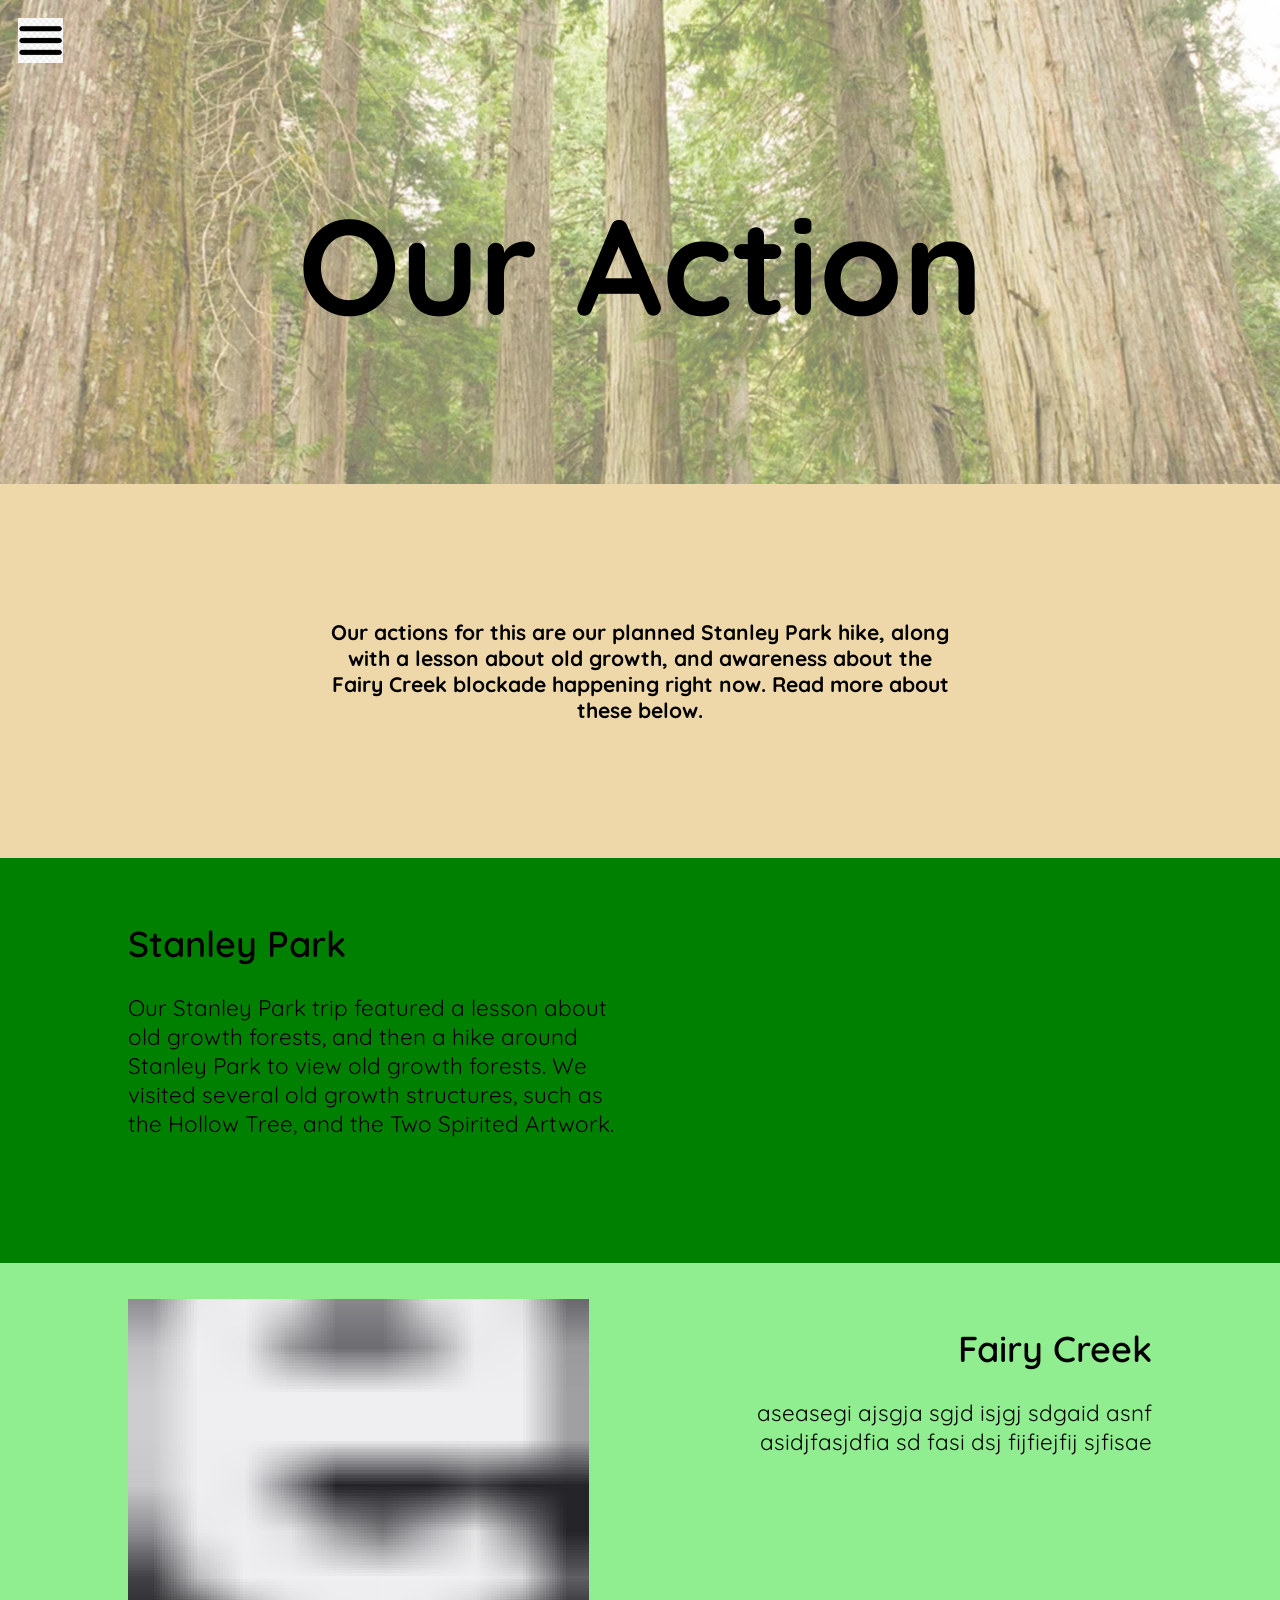
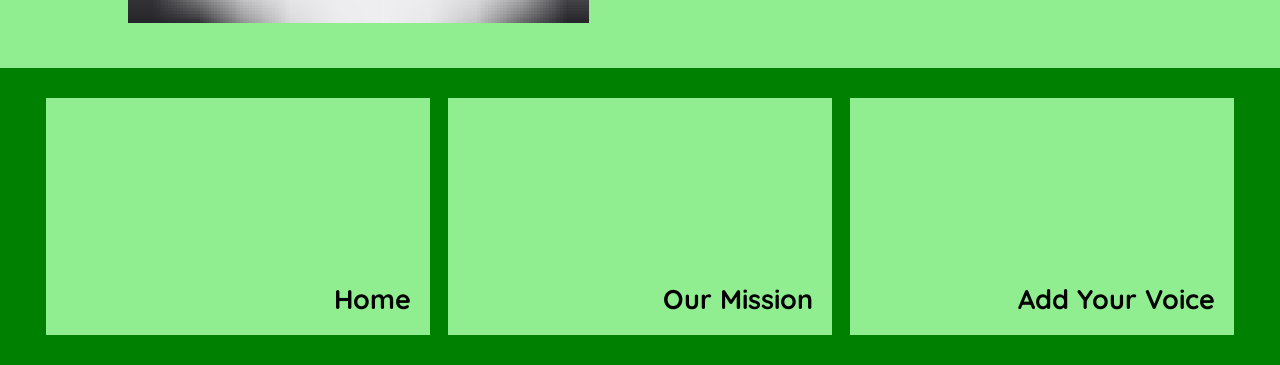
==== action.html @ fb1be305 "input" ====
<!DOCTYPE html>
<html>
<head>
    <link rel="preconnect" href="https://fonts.googleapis.com">
    <link rel="preconnect" href="https://fonts.gstatic.com" crossorigin>
    <link href="https://fonts.googleapis.com/css2?family=Quicksand:wght@300..700&display=swap" rel="stylesheet">

    <link rel="stylesheet" href="oldgrowth.css">
</head>
<body>
    <section class="hero main"></section>

    <button class="button" onClick="dropdown()"></button>

    <div class="dropdown">
        <div class="dropdownBreak"></div>
        <div class="dropdownitem"><a href="index.html">Home</a></div>
        <div class="dropdownitem"><a href="mission.html">Our Mission</a></div>
        <div class="dropdownitem"><a href="action.html">Our Actions</a></div>
        <div class="dropdownitem"><a href="addvoice.html">Add Your Voice</a></div>
    </div>

    <div class="dropshadow"></div>

    <header>
        <div class="title">
            Our Action
        </div>
    </header>

    <div class="smallBreak"></div>

    <div class="smallWrapper text">
        <h3>
            Our actions for this are our planned Stanley Park hike, along with a lesson about old growth, and awareness about the Fairy Creek blockade happening right now. Read more about these below.
        </h3>
    </div>

    <div class="smallBreak"></div>

    <div class="greenBG">
        <div class="leftWrapper">
            <div class="sideWrapperBreak"></div>

            <h2 class="subtextTitle">
                Stanley Park
            </h2>

            <h2 class="subtextLeft">
                Our Stanley Park trip featured a lesson about old growth forests, and then a hike around Stanley Park to view old growth forests. We visited several old growth structures, such as the Hollow Tree, and the Two Spirited Artwork.
            </h2>
        </div>
    </div>

    <div class="lightgreenBG">
        <div class="rightWrapper">
            <div class="sideWrapperBreak"></div>

            <h2 class="subtextTitle right">
                Fairy Creek
            </h2>

            <h2 class="subtextRight">
                aseasegi ajsgja sgjd isjgj sdgaid asnf asidjfasjdfia sd fasi dsj fijfiejfij sjfisae
            </h2>

            <div class="image testimage"></div>
        </div>
    </div>

    <footer>
        <div>
            <ul class="bottomBar">
                <a class="bottomButton" href="index.html"><h2 class="buttonText">Home</h2></a>
                <a class="bottomButton" href="mission.html"><h2 class="buttonText">Our Mission</h2></a>
                <a class="bottomButton" href="addvoice.html"><h2 class="buttonText">Add Your Voice</h2></a>
            </ul>
        </div>
    </footer>

    <script src="oldgrowth.js"></script>
</body>
</html>
---- oldgrowth.css ----
* {
    z-index: 0;
    font-family: "Roboto";
    background-color: rgb(238, 216, 169);
    padding: 0;
    margin: 0;
    font-family: "Quicksand"
}

/* styling */

a {
    text-decoration: none;
    background-color: transparent;
    color: black;
}

.wrapper {
    width: 80%;
    text-align: center;
    overflow: wrap;
    margin: 0 auto;
}

.smallWrapper {
    width: 50%;
    text-align: center;
    overflow: wrap;
    margin: 0 auto;
}

.leftWrapper {
    z-index: 1;
    width: 80%;
    height: 45vh;
    text-align: left;
    overflow: wrap;
    margin: 0 auto;
    position: static;
    background-color: transparent;
}

.rightWrapper {
    z-index: 1;
    width: 80%;
    height: 45vh;
    text-align: right;
    overflow: wrap;
    margin: 0 auto;
    position: static;
    background-color: transparent;
}

.sideWrapperBreak {
    background-color: transparent;
    height: 4vh;
}

.hero {
    position: absolute;
    z-index: -10;
    background-repeat: no-repeat;
    background-size: cover;
    background-position: center center;
    background-attachment: fixed;
}

.textTitle {
    z-index: 1;
    font-weight: 600;
    font-size: 6vh;
    color: black;
}

.text {
    z-index: 1;
    font-weight: 300;
    font-size: 2vh;
    color: black;
}

.footerText {
    font-weight: 400;
    font-size: 3vh;
    color: black;
    text-align: center;
    justify-content: center;
    width: 50%;
    background-color: transparent;
    height: 7vh;
}

.subtextTitle {
    z-index: 1;
    font-weight: 600;
    font-size: 4vh;
    color: black;
    background-color: transparent;
    margin-top: 3vh;
    margin-bottom: 3vh;
    width: 50.01%;
}

.subtextLeft {
    z-index: 1;
    font-weight: 400;
    font-size: 2.5vh;
    color: black;
    background-color: transparent;
    text-align: left;
    width: 50%;
}

.subtextRight {
    float: right;
    z-index: 1;
    font-weight: 400;
    font-size: 2.5vh;
    color: black;
    background-color: transparent;
    text-align: right;
    width: 50%;
}

.title {
    padding-top: 20vh;
    padding-bottom: 15vh;
    font-weight: 700;
    font-size: 15vh;
    text-align: center;
    font-weight: bold;
}

.button {
    z-index: 99;
    top: 2vh;
    left: 2vh;
    width: 5vh;
    height: 5vh;
    position: fixed;
}

.bottomButton {
    z-index: 10;
    height: 80%;
    width: 30%;
    margin: 1vh;
    background-color: lightgreen;
    position: relative;

    display: flex;
    justify-content: flex-end;
    align-items: flex-end;
}

.dropdown {
    z-index: -99;
    width: 0%;
    height: 100%;
    left: 0;
    position: fixed;
}

.dropshadow {
    width: 0%;
    z-index: -99;
    height: 100%;
    position: fixed;
    left: 0;
    background-color: rgba(255, 255, 255, 0.4)
}

.dropdownitem {
    left: 1vh;
    padding: 3vh;
    color: black;
    background-color: transparent;
    
    /*
    text-decoration: underline 0.05em transparent;
    text-underline-offset: 0.5em;
    */

    white-space: nowrap;
    text-decoration: none;
    cursor: text;
    font-size: 3vh;
    font-weight: 500;
}

.bottomBar {
    display: flex;
    justify-content: center;   
    align-items: center;

    height: 33vh;
    width: 100%;
    background-color: green;
}

.buttonText {
    background-color: transparent;
    color: black;
    font-size: 3vh;
    padding: 5%;
}

.smallBreak {
    height: 15vh;
    width: 100%;
    background-color: transparent
}

.medBreak {
    height: 30vh;
    width: 100%;
    background-color: transparent
}

.largeBreak {
    height: 45vh;
    width: 100%;
    background-color: transparent
}

.dropdownBreak {
    height: 7vh;
    width: 100%;
    background-color: rgb(157, 255, 157);
}

.right {
    float: right;
}

.left {
    float: left;
}

.image {
    height: 80%;
    width: 45%;

    background-position: center center;
    background-repeat: no-repeat;
    background-size: cover;
}

/* font adjusts */



/* background images */ 

.title {
    background-image: linear-gradient(rgba(255, 255, 255, 0.4), rgba(255, 255, 255, 0.4)), url(images/old\ growth\ horiz.webp);
    background-position: center center;
    background-size: cover;
    background-repeat: no-repeat;
    background-attachment: fixed;
}

.button {
    background-image: url(images/menu\ button.jpg);
    background-position: center center;
    background-repeat: no-repeat;
    background-size: cover;

    appearance: none;
    padding-block: 0;
    padding-inline: 0;
    border-width: 0;
}

.dropdown {
    background-color: rgb(157, 255, 157)
}

.greenBG {
    background-color: green;
}

.lightgreenBG {
    background-color: lightgreen;
}

.testimage {
    background-image: url(images/test.png);
}

.ecosystem {
    background-image: url(images/ecosystem.jpeg);
}

.climate {
    background-image: url(images/climate\ change.jpeg);
}

.deforestation {
    background-image: url(images/deforestation.jpeg);
}

/* animations */

.dropdownitem:hover {
    text-decoration-color: rgba(255, 255, 255, 1);
}
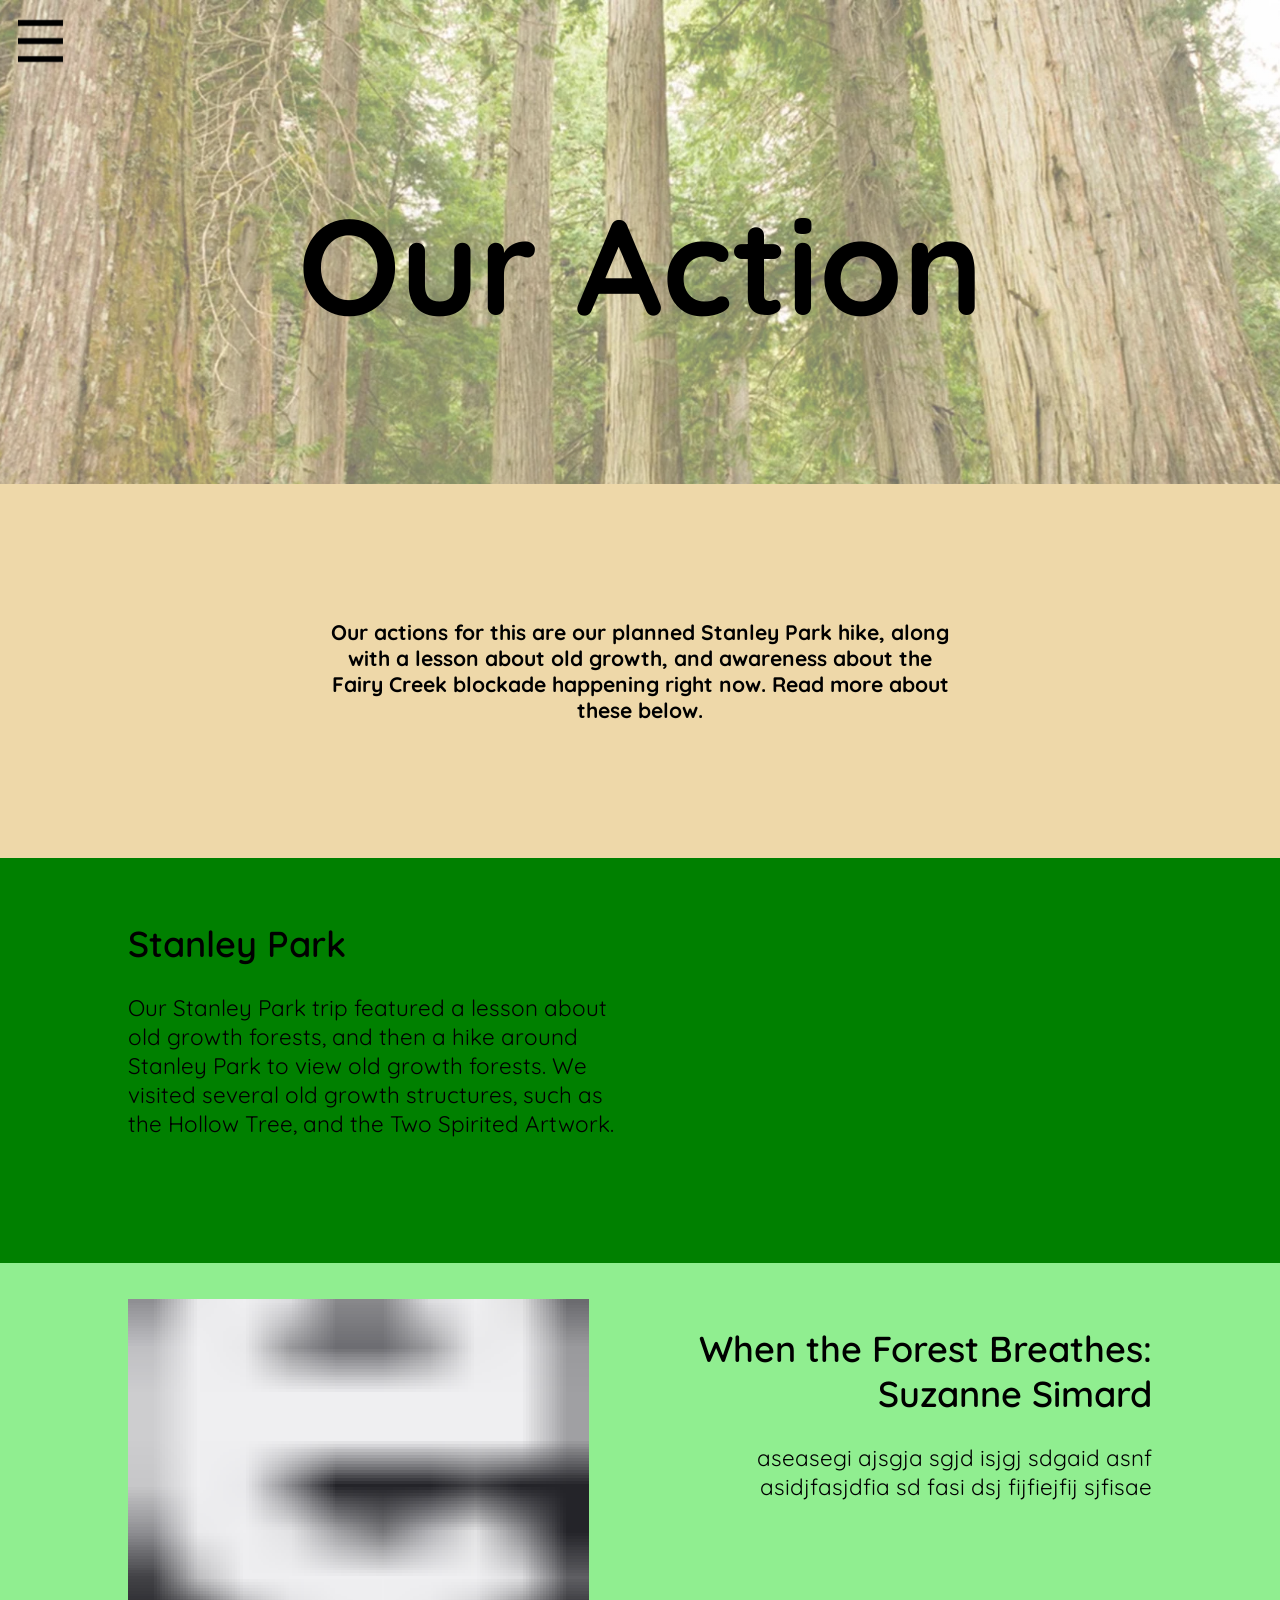
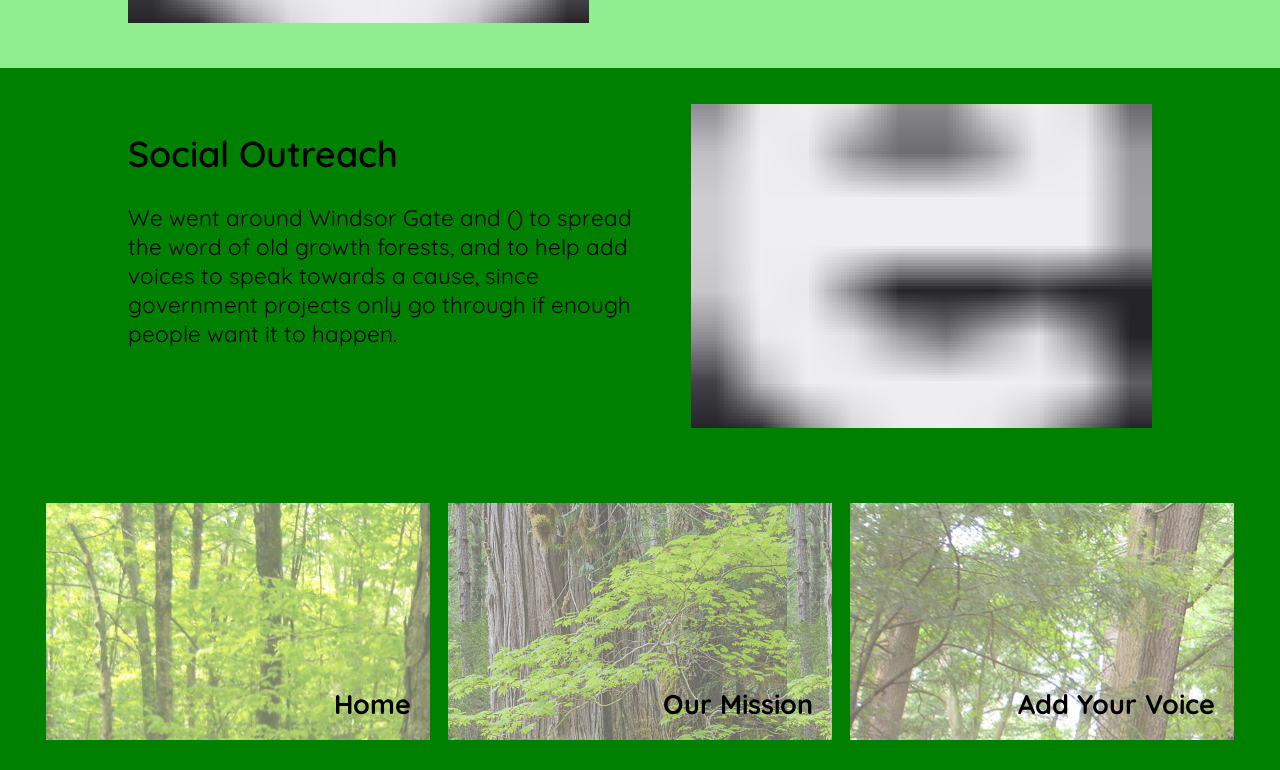
==== commit 28a8412f: "Add files via upload" ====
--- a/action.html
+++ b/action.html
@@ -57,7 +57,7 @@
             <div class="sideWrapperBreak"></div>
 
             <h2 class="subtextTitle right">
-                Fairy Creek
+                When the Forest Breathes: Suzanne Simard
             </h2>
 
             <h2 class="subtextRight">
@@ -68,12 +68,28 @@
         </div>
     </div>
 
+    <div class="greenBG">
+        <div class="leftWrapper">
+            <div class="sideWrapperBreak"></div>
+
+            <div class="image testimage right"></div>
+
+            <h2 class="subtextTitle">
+                Social Outreach
+            </h2>
+
+            <h2 class="subtextLeft">
+                We went around Windsor Gate and () to spread the word of old growth forests, and to help add voices to speak towards a cause, since government projects only go through if enough people want it to happen.
+            </h2>
+        </div>
+    </div>
+
     <footer>
         <div>
             <ul class="bottomBar">
-                <a class="bottomButton" href="index.html"><h2 class="buttonText">Home</h2></a>
-                <a class="bottomButton" href="mission.html"><h2 class="buttonText">Our Mission</h2></a>
-                <a class="bottomButton" href="addvoice.html"><h2 class="buttonText">Add Your Voice</h2></a>
+                <a class="bottomButton home" href="index.html"><h2 class="buttonText">Home</h2></a>
+                <a class="bottomButton mission" href="mission.html"><h2 class="buttonText">Our Mission</h2></a>
+                <a class="bottomButton voice" href="addvoice.html"><h2 class="buttonText">Add Your Voice</h2></a>
             </ul>
         </div>
     </footer>
--- a/oldgrowth.css
+++ b/oldgrowth.css
@@ -261,7 +261,8 @@
 }
 
 .button {
-    background-image: url(images/menu\ button.jpg);
+    background-image: url(images/menu\ button.png);
+    background-color: transparent;
     background-position: center center;
     background-repeat: no-repeat;
     background-size: cover;
@@ -300,6 +301,26 @@
     background-image: url(images/deforestation.jpeg);
 }
 
+.progress {
+    background-image: url(images/current\ progress.jpg);
+}
+
+.home {
+    background-image: linear-gradient(rgba(255, 255, 255, 0.4), rgba(255, 255, 255, 0.4)), url(images/home.jpg);
+}
+
+.mission {
+    background-image: linear-gradient(rgba(255, 255, 255, 0.4), rgba(255, 255, 255, 0.4)), url(images/mission.jpg);
+}
+
+.action {
+    background-image: linear-gradient(rgba(255, 255, 255, 0.4), rgba(255, 255, 255, 0.4)), url(images/action.jpg);
+}
+
+.voice {
+    background-image: linear-gradient(rgba(255, 255, 255, 0.4), rgba(255, 255, 255, 0.4)), url(images/voice.jpg);
+}
+
 /* animations */
 
 .dropdownitem:hover {
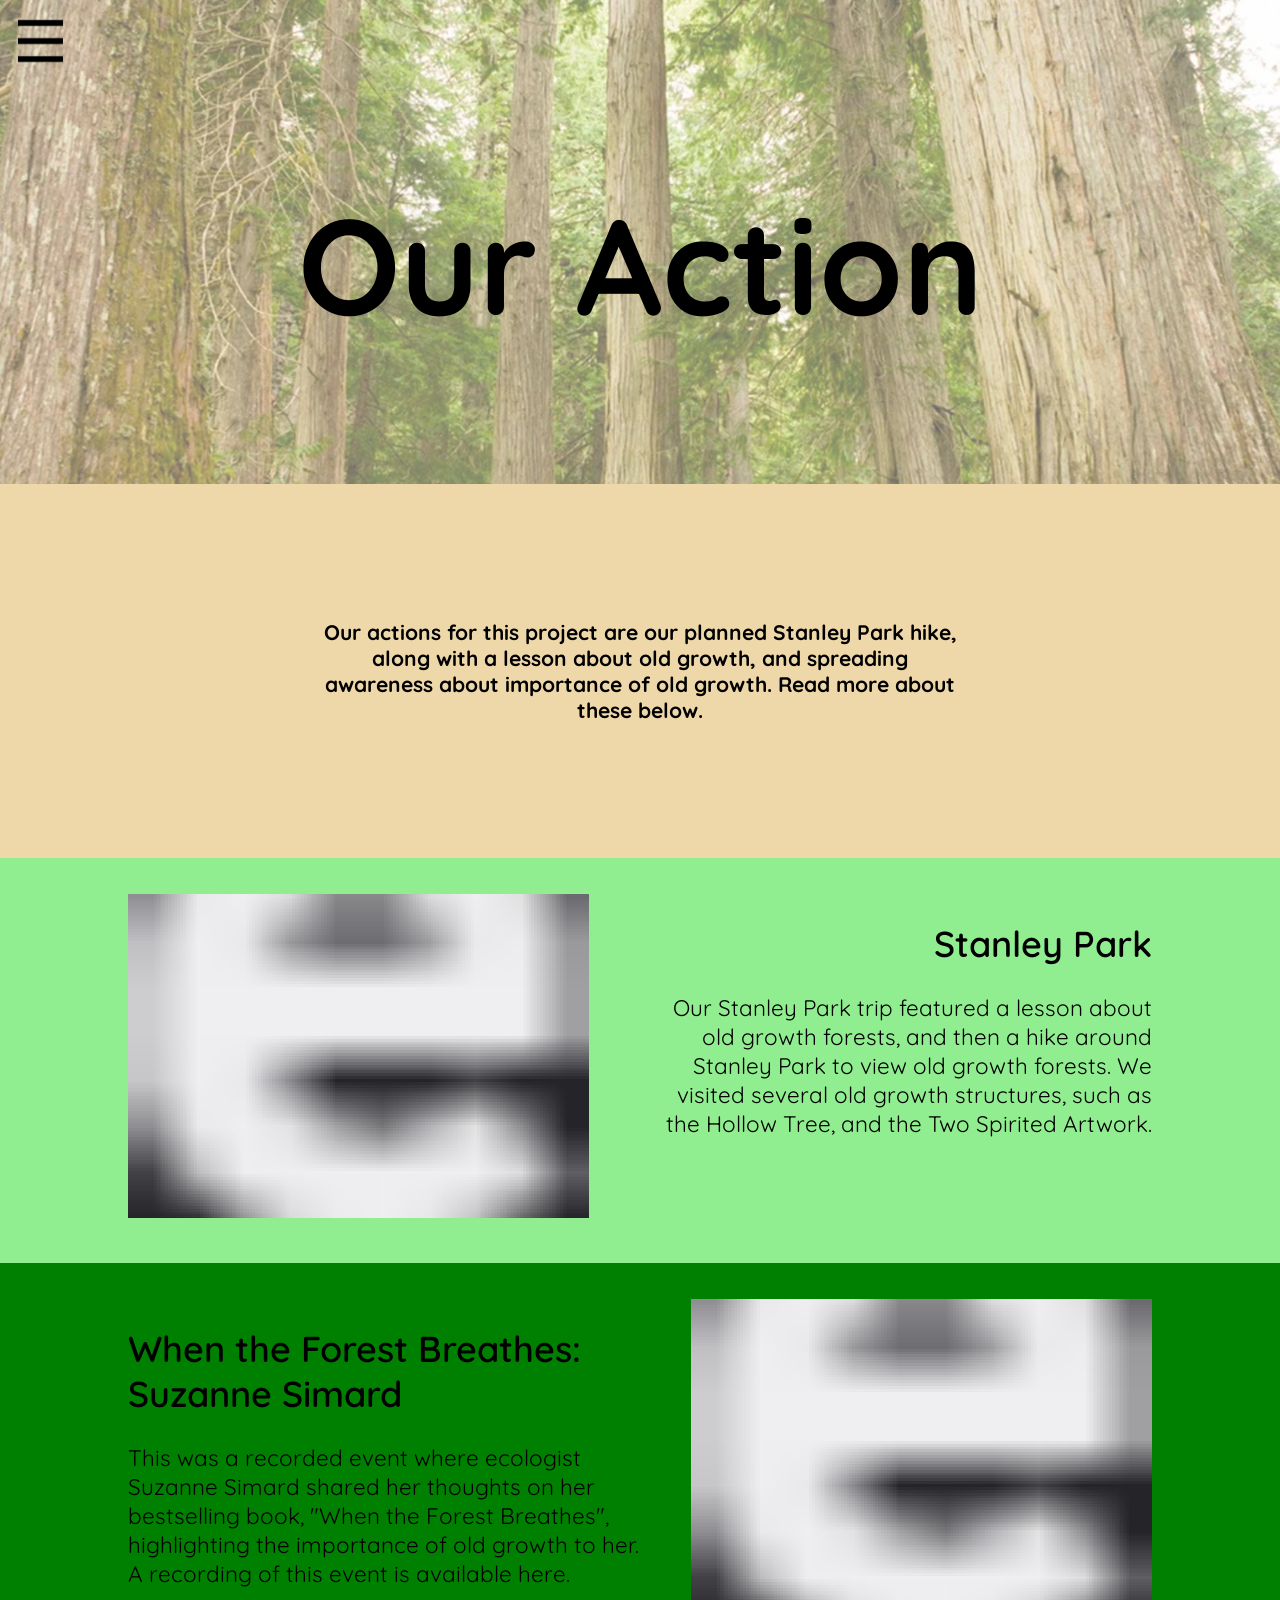
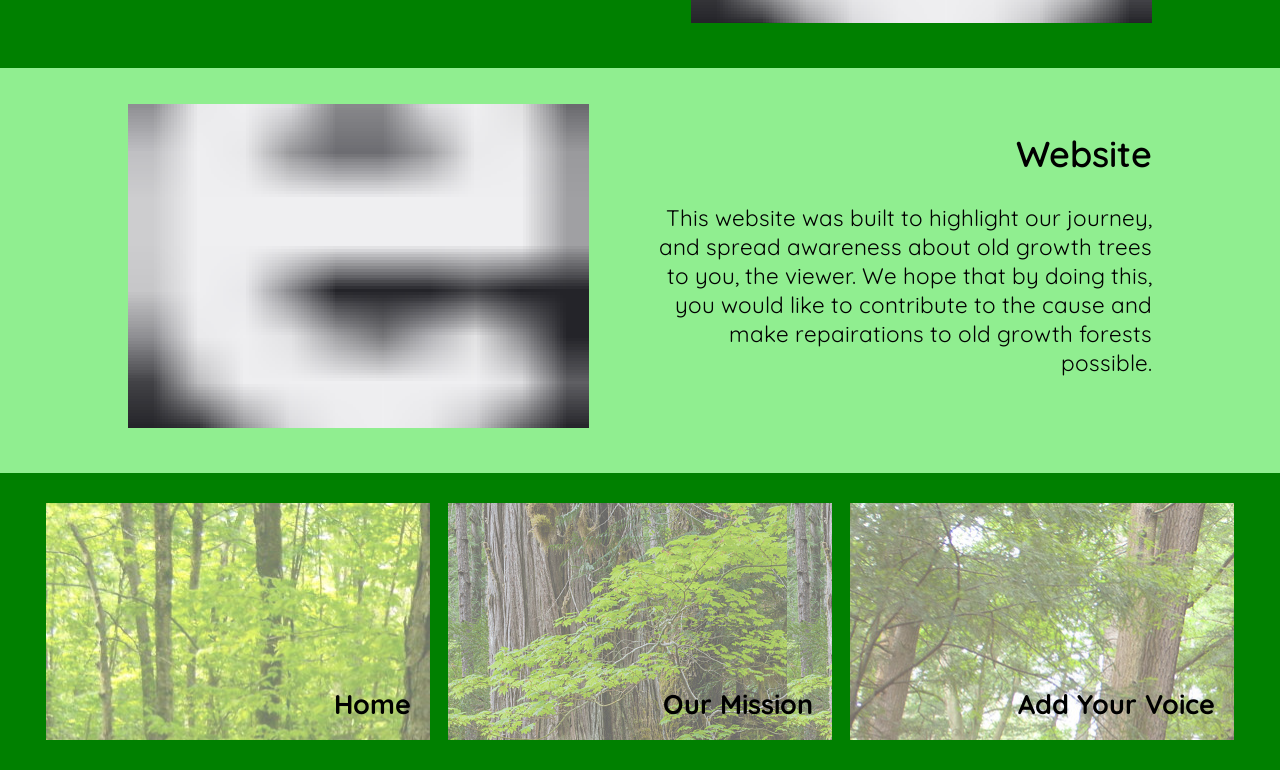
==== commit 57243eae: "Add files via upload" ====
--- a/action.html
+++ b/action.html
@@ -32,36 +32,22 @@
 
     <div class="smallWrapper text">
         <h3>
-            Our actions for this are our planned Stanley Park hike, along with a lesson about old growth, and awareness about the Fairy Creek blockade happening right now. Read more about these below.
+            Our actions for this project are our planned Stanley Park hike, along with a lesson about old growth, and spreading awareness about importance of old growth. Read more about these below.
         </h3>
     </div>
 
     <div class="smallBreak"></div>
-
-    <div class="greenBG">
-        <div class="leftWrapper">
-            <div class="sideWrapperBreak"></div>
-
-            <h2 class="subtextTitle">
-                Stanley Park
-            </h2>
-
-            <h2 class="subtextLeft">
-                Our Stanley Park trip featured a lesson about old growth forests, and then a hike around Stanley Park to view old growth forests. We visited several old growth structures, such as the Hollow Tree, and the Two Spirited Artwork.
-            </h2>
-        </div>
-    </div>
 
     <div class="lightgreenBG">
         <div class="rightWrapper">
             <div class="sideWrapperBreak"></div>
 
             <h2 class="subtextTitle right">
-                When the Forest Breathes: Suzanne Simard
+                Stanley Park
             </h2>
 
             <h2 class="subtextRight">
-                aseasegi ajsgja sgjd isjgj sdgaid asnf asidjfasjdfia sd fasi dsj fijfiejfij sjfisae
+                Our Stanley Park trip featured a lesson about old growth forests, and then a hike around Stanley Park to view old growth forests. We visited several old growth structures, such as the Hollow Tree, and the Two Spirited Artwork.
             </h2>
 
             <div class="image testimage"></div>
@@ -75,12 +61,29 @@
             <div class="image testimage right"></div>
 
             <h2 class="subtextTitle">
-                Social Outreach
+                When the Forest Breathes: <br> Suzanne Simard
             </h2>
 
             <h2 class="subtextLeft">
-                We went around Windsor Gate and () to spread the word of old growth forests, and to help add voices to speak towards a cause, since government projects only go through if enough people want it to happen.
+                This was a recorded event where ecologist Suzanne Simard shared her thoughts on her bestselling book, "When the Forest Breathes", highlighting the importance of old growth to her. A recording of this event is available here.
             </h2>
+            <!-- https://www.youtube.com/watch?v=suJBkk3PQ8Y&t=9s -->
+        </div>
+    </div>
+
+    <div class="lightgreenBG">
+        <div class="rightWrapper">
+            <div class="sideWrapperBreak"></div>
+
+            <h2 class="subtextTitle right">
+                Website
+            </h2>
+
+            <h2 class="subtextRight">
+                This website was built to highlight our journey, and spread awareness about old growth trees to you, the viewer. We hope that by doing this, you would like to contribute to the cause and make repairations to old growth forests possible.
+            </h2>
+
+            <div class="image testimage"></div>
         </div>
     </div>
 
--- a/oldgrowth.css
+++ b/oldgrowth.css
@@ -20,6 +20,7 @@
     text-align: center;
     overflow: wrap;
     margin: 0 auto;
+    background-color: transparent;
 }
 
 .smallWrapper {
@@ -27,6 +28,7 @@
     text-align: center;
     overflow: wrap;
     margin: 0 auto;
+    background-color: transparent;
 }
 
 .leftWrapper {
@@ -77,6 +79,7 @@
     font-weight: 300;
     font-size: 2vh;
     color: black;
+    background-color: transparent;
 }
 
 .footerText {
@@ -120,6 +123,25 @@
     background-color: transparent;
     text-align: right;
     width: 50%;
+}
+
+.voiceHead {
+    z-index: 1;
+    font-weight: 600;
+    font-size: 4vh;
+    color: black;
+    background-color: transparent;
+    text-align: center;
+}
+
+.subtext {
+    z-index: 1;
+    font-weight: 400;
+    font-size: 2.5vh;
+    color: black;
+    background-color: transparent;
+    text-align: center;
+    justify-content: center;
 }
 
 .title {
@@ -237,9 +259,25 @@
     float: left;
 }
 
+.center {
+    text-align: center;
+    display: flex;
+    justify-content: center;
+    align-items: center;
+}
+
 .image {
     height: 80%;
     width: 45%;
+
+    background-position: center center;
+    background-repeat: no-repeat;
+    background-size: cover;
+}
+
+.orgIcon {
+    width: 25%;
+    aspect-ratio: 1 / 1;
 
     background-position: center center;
     background-repeat: no-repeat;
@@ -321,6 +359,10 @@
     background-image: linear-gradient(rgba(255, 255, 255, 0.4), rgba(255, 255, 255, 0.4)), url(images/voice.jpg);
 }
 
+.sierra {
+    background-image: url(images/sierra.png);
+}
+
 /* animations */
 
 .dropdownitem:hover {
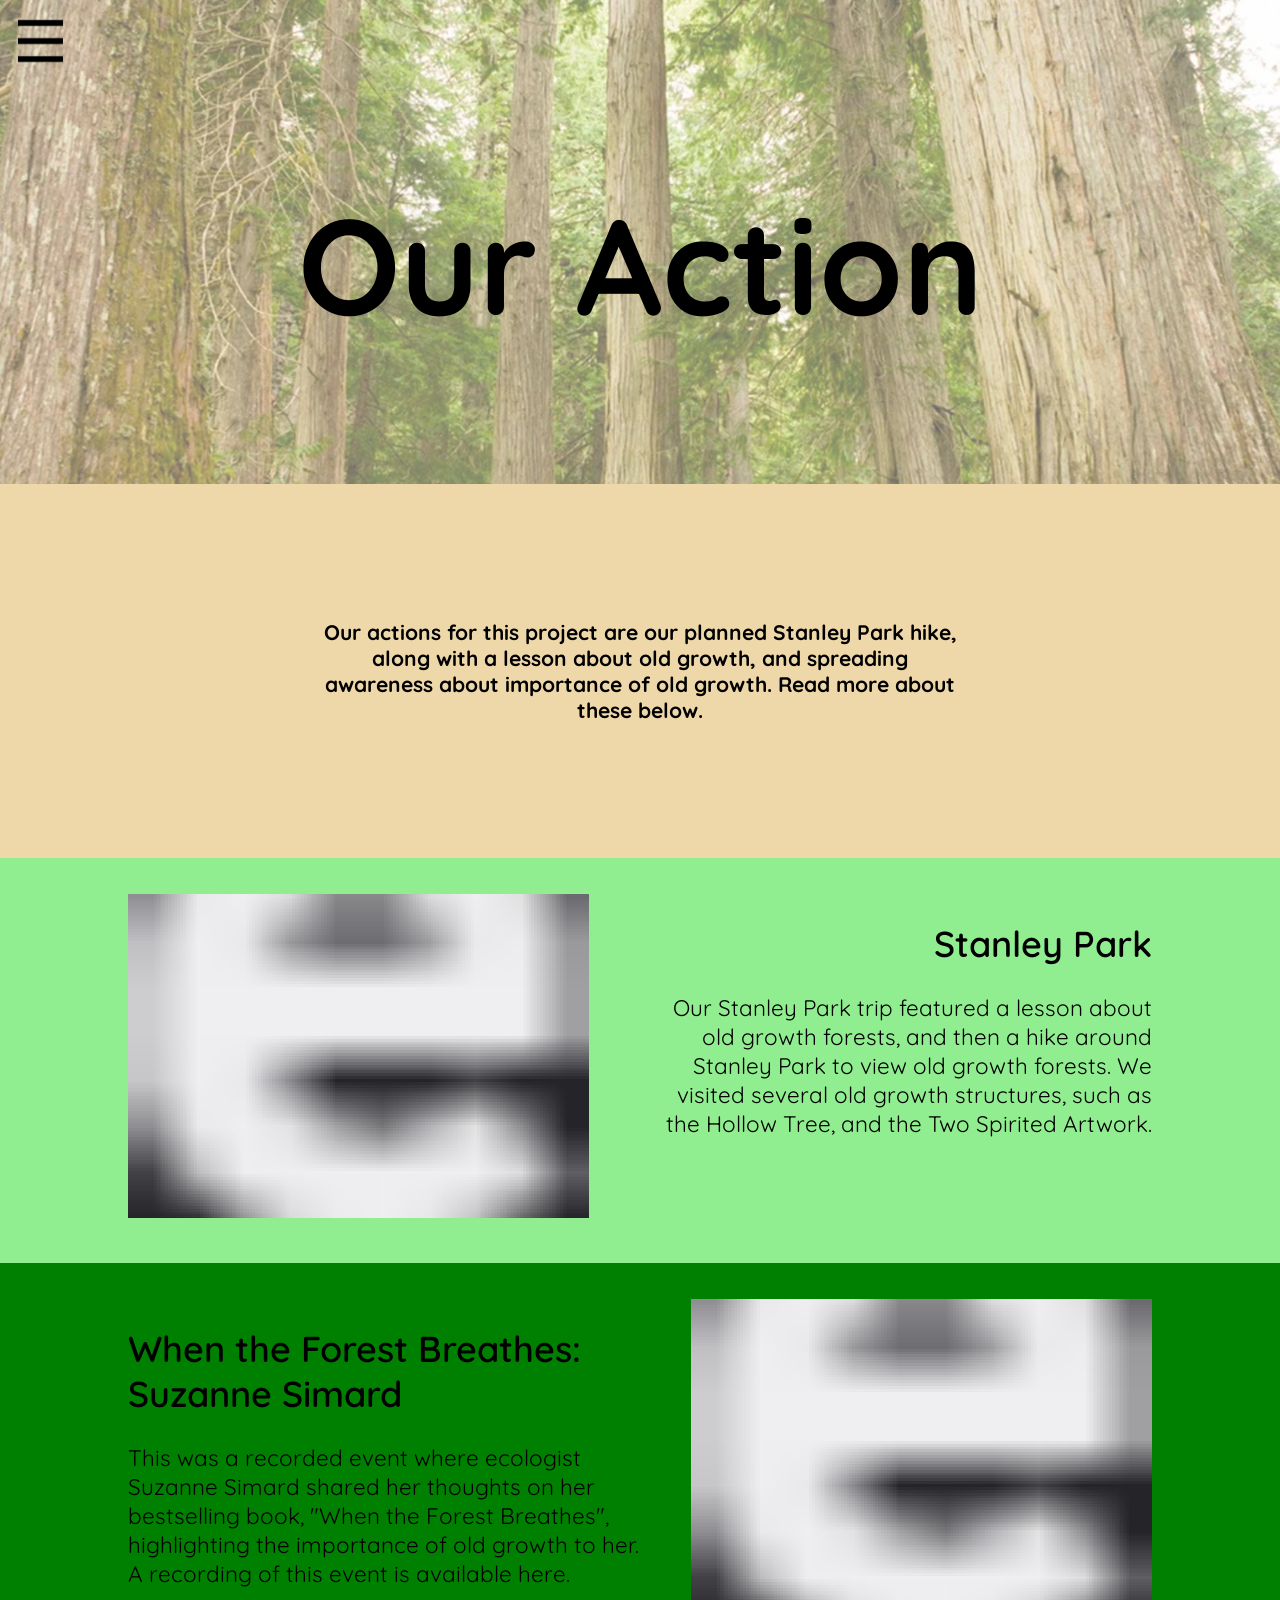
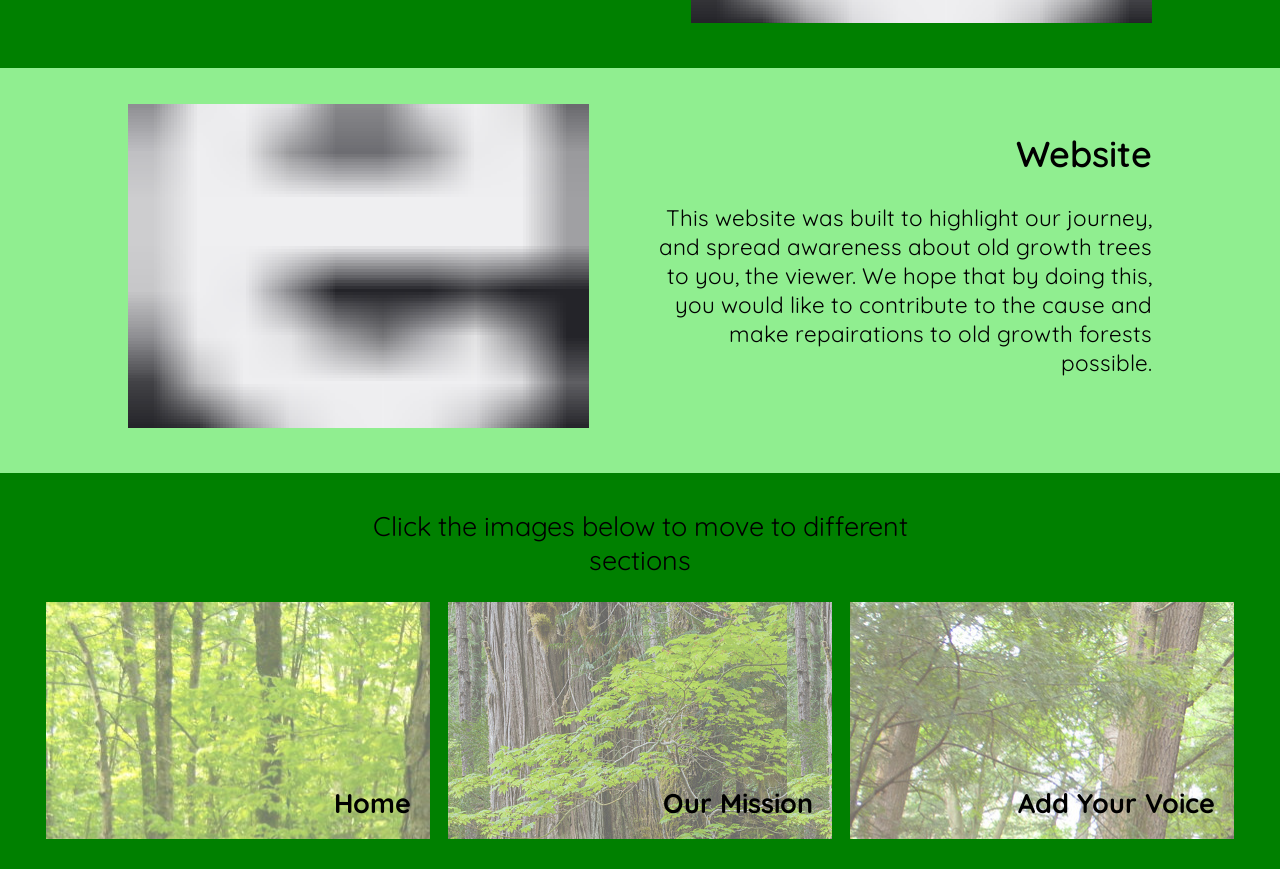
==== commit a5cec983: "Add files via upload" ====
--- a/action.html
+++ b/action.html
@@ -88,6 +88,14 @@
     </div>
 
     <footer>
+        <div class="greenBG">
+            <div class="sideWrapperBreak"></div>
+
+            <div class="footerText wrapper">
+                Click the images below to move to different sections
+            </div>
+        </div>
+        
         <div>
             <ul class="bottomBar">
                 <a class="bottomButton home" href="index.html"><h2 class="buttonText">Home</h2></a>
--- a/oldgrowth.css
+++ b/oldgrowth.css
@@ -34,7 +34,7 @@
 .leftWrapper {
     z-index: 1;
     width: 80%;
-    height: 45vh;
+    height: min(45vh, 45vw);
     text-align: left;
     overflow: wrap;
     margin: 0 auto;
@@ -45,7 +45,7 @@
 .rightWrapper {
     z-index: 1;
     width: 80%;
-    height: 45vh;
+    height: min(45vh, 45vw);
     text-align: right;
     overflow: wrap;
     margin: 0 auto;
@@ -55,7 +55,7 @@
 
 .sideWrapperBreak {
     background-color: transparent;
-    height: 4vh;
+    height: min(4vh, 4vw);
 }
 
 .hero {
@@ -70,44 +70,44 @@
 .textTitle {
     z-index: 1;
     font-weight: 600;
-    font-size: 6vh;
+    font-size: min(6vh, 6vw);
     color: black;
 }
 
 .text {
     z-index: 1;
     font-weight: 300;
-    font-size: 2vh;
+    font-size: min(2vh, 2vw);
     color: black;
     background-color: transparent;
 }
 
 .footerText {
     font-weight: 400;
-    font-size: 3vh;
+    font-size: min(3vh, 3vw);
     color: black;
     text-align: center;
     justify-content: center;
     width: 50%;
     background-color: transparent;
-    height: 7vh;
+    height: min(7vh, 7vw);
 }
 
 .subtextTitle {
     z-index: 1;
     font-weight: 600;
-    font-size: 4vh;
-    color: black;
-    background-color: transparent;
-    margin-top: 3vh;
-    margin-bottom: 3vh;
+    font-size: min(4vh, 4vw);
+    color: black;
+    background-color: transparent;
+    margin-top: min(3vh, 3vw);
+    margin-bottom: min(3vh, 3vw);
     width: 50.01%;
 }
 
 .subtextLeft {
     z-index: 1;
     font-weight: 400;
-    font-size: 2.5vh;
+    font-size: min(2.5vh, 2.5vw);
     color: black;
     background-color: transparent;
     text-align: left;
@@ -118,7 +118,7 @@
     float: right;
     z-index: 1;
     font-weight: 400;
-    font-size: 2.5vh;
+    font-size: min(2.5vh, 2.5vw);
     color: black;
     background-color: transparent;
     text-align: right;
@@ -128,7 +128,7 @@
 .voiceHead {
     z-index: 1;
     font-weight: 600;
-    font-size: 4vh;
+    font-size: min(4vh, 4vw);
     color: black;
     background-color: transparent;
     text-align: center;
@@ -137,7 +137,7 @@
 .subtext {
     z-index: 1;
     font-weight: 400;
-    font-size: 2.5vh;
+    font-size: min(2.5vh, 2.5vw);
     color: black;
     background-color: transparent;
     text-align: center;
@@ -145,20 +145,20 @@
 }
 
 .title {
-    padding-top: 20vh;
-    padding-bottom: 15vh;
+    padding-top: min(20vh, 20vw);
+    padding-bottom: min(15vh, 15vw);
     font-weight: 700;
-    font-size: 15vh;
+    font-size: min(15vh, 15vw);
     text-align: center;
     font-weight: bold;
 }
 
 .button {
     z-index: 99;
-    top: 2vh;
-    left: 2vh;
-    width: 5vh;
-    height: 5vh;
+    top: min(2vh, 2vw);
+    left: min(2vh, 2vw);
+    width: min(5vh, 5vw);
+    height: min(5vh, 5vw);
     position: fixed;
 }
 
@@ -166,7 +166,7 @@
     z-index: 10;
     height: 80%;
     width: 30%;
-    margin: 1vh;
+    margin: min(1vh, 1vw);
     background-color: lightgreen;
     position: relative;
 
@@ -193,8 +193,8 @@
 }
 
 .dropdownitem {
-    left: 1vh;
-    padding: 3vh;
+    left: min(1vh, 1vw);
+    padding: min(3vh, 3vw);
     color: black;
     background-color: transparent;
     
@@ -206,7 +206,7 @@
     white-space: nowrap;
     text-decoration: none;
     cursor: text;
-    font-size: 3vh;
+    font-size: min(3vh, 3vw);
     font-weight: 500;
 }
 
@@ -215,7 +215,7 @@
     justify-content: center;   
     align-items: center;
 
-    height: 33vh;
+    height: min(33vh, 33vw);
     width: 100%;
     background-color: green;
 }
@@ -223,30 +223,30 @@
 .buttonText {
     background-color: transparent;
     color: black;
-    font-size: 3vh;
+    font-size: min(3vh, 3vw);
     padding: 5%;
 }
 
 .smallBreak {
-    height: 15vh;
+    height: min(15vh, 15vw);
     width: 100%;
     background-color: transparent
 }
 
 .medBreak {
-    height: 30vh;
+    height: min(30vh, 30vw);
     width: 100%;
     background-color: transparent
 }
 
 .largeBreak {
-    height: 45vh;
+    height: min(45vh, 45vw);
     width: 100%;
     background-color: transparent
 }
 
 .dropdownBreak {
-    height: 7vh;
+    height: min(7vh, 7vw);
     width: 100%;
     background-color: rgb(157, 255, 157);
 }
@@ -259,11 +259,9 @@
     float: left;
 }
 
-.center {
-    text-align: center;
-    display: flex;
-    justify-content: center;
-    align-items: center;
+.org {
+    display: grid;
+    place-items: center;
 }
 
 .image {
@@ -363,6 +361,14 @@
     background-image: url(images/sierra.png);
 }
 
+.afa {
+    background-image: url(images/afa.webp);
+}
+
+.wilderness {
+    background-image: url(images/wilderness.webp);
+}
+
 /* animations */
 
 .dropdownitem:hover {
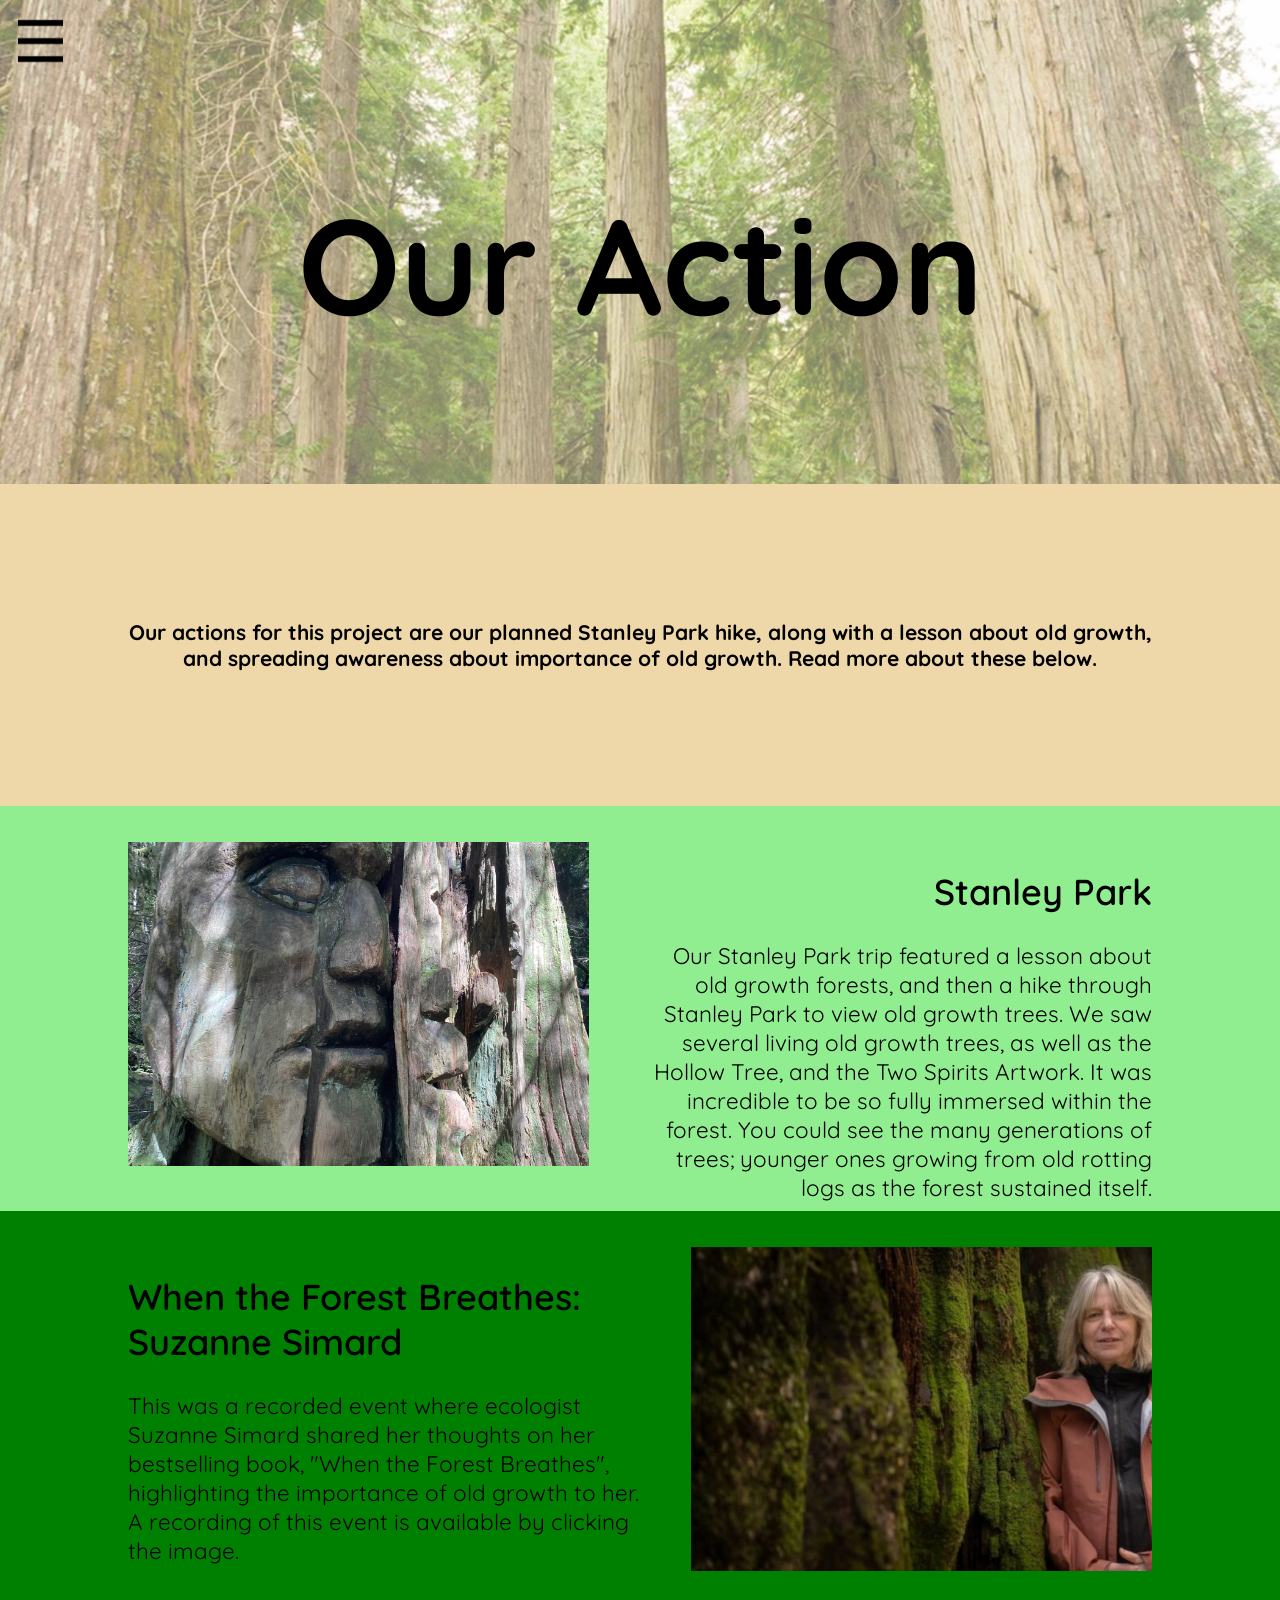
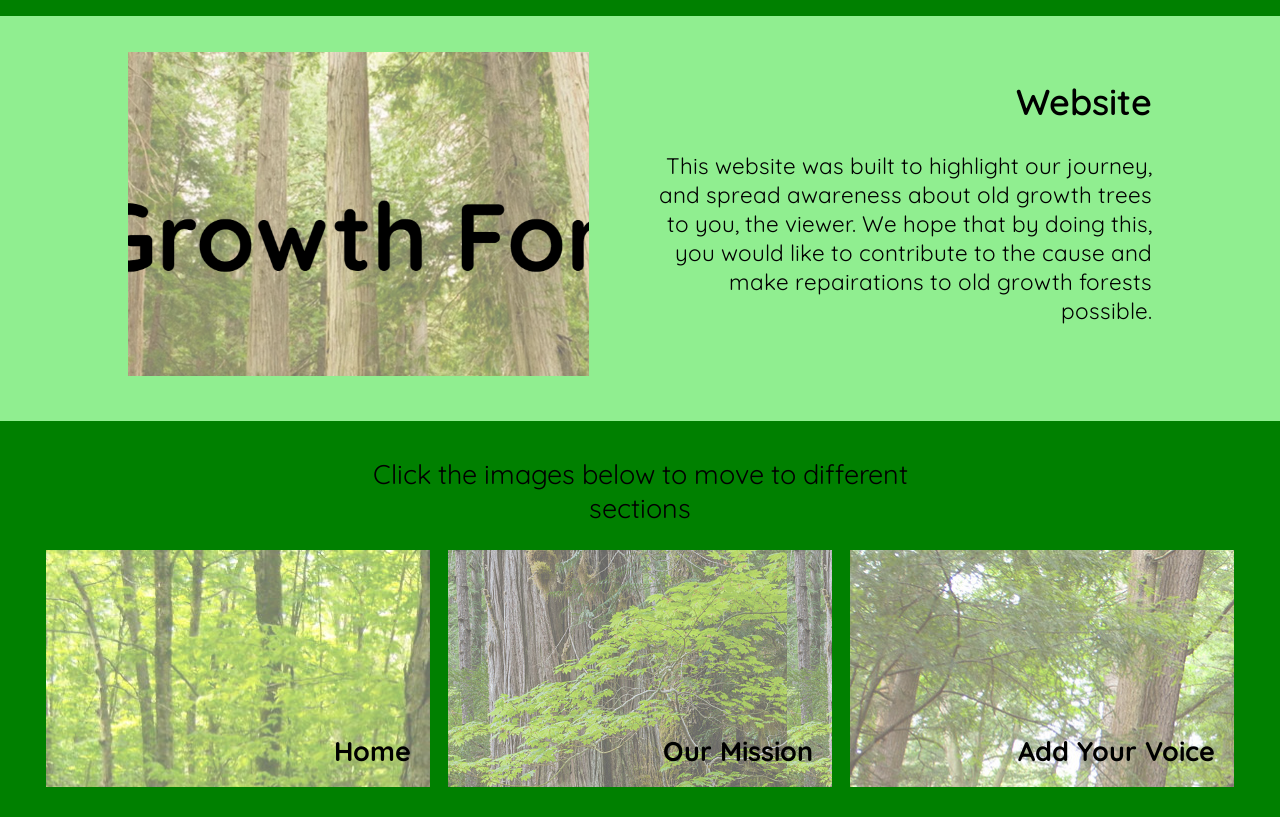
==== commit 44157630: "Add files via upload" ====
--- a/action.html
+++ b/action.html
@@ -30,7 +30,7 @@
 
     <div class="smallBreak"></div>
 
-    <div class="smallWrapper text">
+    <div class="wrapper text">
         <h3>
             Our actions for this project are our planned Stanley Park hike, along with a lesson about old growth, and spreading awareness about importance of old growth. Read more about these below.
         </h3>
@@ -47,10 +47,10 @@
             </h2>
 
             <h2 class="subtextRight">
-                Our Stanley Park trip featured a lesson about old growth forests, and then a hike around Stanley Park to view old growth forests. We visited several old growth structures, such as the Hollow Tree, and the Two Spirited Artwork.
+                Our Stanley Park trip featured a lesson about old growth forests, and then a hike through Stanley Park to view old growth trees. We saw several living old growth trees, as well as the Hollow Tree, and the Two Spirits Artwork. It was incredible to be so fully immersed within the forest. You could see the many generations of trees; younger ones growing from old rotting logs as the forest sustained itself.
             </h2>
 
-            <div class="image testimage"></div>
+            <div class="image carving"></div>
         </div>
     </div>
 
@@ -58,16 +58,15 @@
         <div class="leftWrapper">
             <div class="sideWrapperBreak"></div>
 
-            <div class="image testimage right"></div>
+            <a class="image simard right" href="https://www.youtube.com/watch?v=suJBkk3PQ8Y&t=9s"></a>
 
             <h2 class="subtextTitle">
                 When the Forest Breathes: <br> Suzanne Simard
             </h2>
 
             <h2 class="subtextLeft">
-                This was a recorded event where ecologist Suzanne Simard shared her thoughts on her bestselling book, "When the Forest Breathes", highlighting the importance of old growth to her. A recording of this event is available here.
+                This was a recorded event where ecologist Suzanne Simard shared her thoughts on her bestselling book, "When the Forest Breathes", highlighting the importance of old growth to her. A recording of this event is available by clicking the image.
             </h2>
-            <!-- https://www.youtube.com/watch?v=suJBkk3PQ8Y&t=9s -->
         </div>
     </div>
 
@@ -83,7 +82,7 @@
                 This website was built to highlight our journey, and spread awareness about old growth trees to you, the viewer. We hope that by doing this, you would like to contribute to the cause and make repairations to old growth forests possible.
             </h2>
 
-            <div class="image testimage"></div>
+            <div class="image website"></div>
         </div>
     </div>
 
@@ -95,7 +94,7 @@
                 Click the images below to move to different sections
             </div>
         </div>
-        
+
         <div>
             <ul class="bottomBar">
                 <a class="bottomButton home" href="index.html"><h2 class="buttonText">Home</h2></a>
--- a/oldgrowth.css
+++ b/oldgrowth.css
@@ -31,6 +31,28 @@
     background-color: transparent;
 }
 
+.largeLeftWrapper {
+    z-index: 1;
+    width: 80%;
+    height: min(60vh, 60vw);
+    text-align: left;
+    overflow: wrap;
+    margin: 0 auto;
+    position: static;
+    background-color: transparent;
+}
+
+.largeRightWrapper {
+    z-index: 1;
+    width: 80%;
+    height: min(60vh, 60vw);
+    text-align: right;
+    overflow: wrap;
+    margin: 0 auto;
+    position: static;
+    background-color: transparent;
+}
+
 .leftWrapper {
     z-index: 1;
     width: 80%;
@@ -78,6 +100,14 @@
     z-index: 1;
     font-weight: 300;
     font-size: min(2vh, 2vw);
+    color: black;
+    background-color: transparent;
+}
+
+.orgText {
+    z-index: 1;
+    font-weight: 400;
+    font-size: min(3vh, 3vw);
     color: black;
     background-color: transparent;
 }
@@ -259,6 +289,12 @@
     float: left;
 }
 
+.center {
+    text-align: center;
+    justify-content: center;
+    width: 100% !important;
+}
+
 .org {
     display: grid;
     place-items: center;
@@ -369,6 +405,26 @@
     background-image: url(images/wilderness.webp);
 }
 
+.carving {
+    background-image: url(images/carving.jpg);
+}
+
+.simard {
+    background-image: url(images/simard.jpg);
+}
+
+.website {
+    background-image: url(images/website.png);
+}
+
+.missionPage {
+    background-image: url(images/mission\ page.jpg);
+
+    background-position: center center;
+    background-repeat: no-repeat;
+    background-size: cover;
+    aspect-ratio: 1/1;
+}
 /* animations */
 
 .dropdownitem:hover {
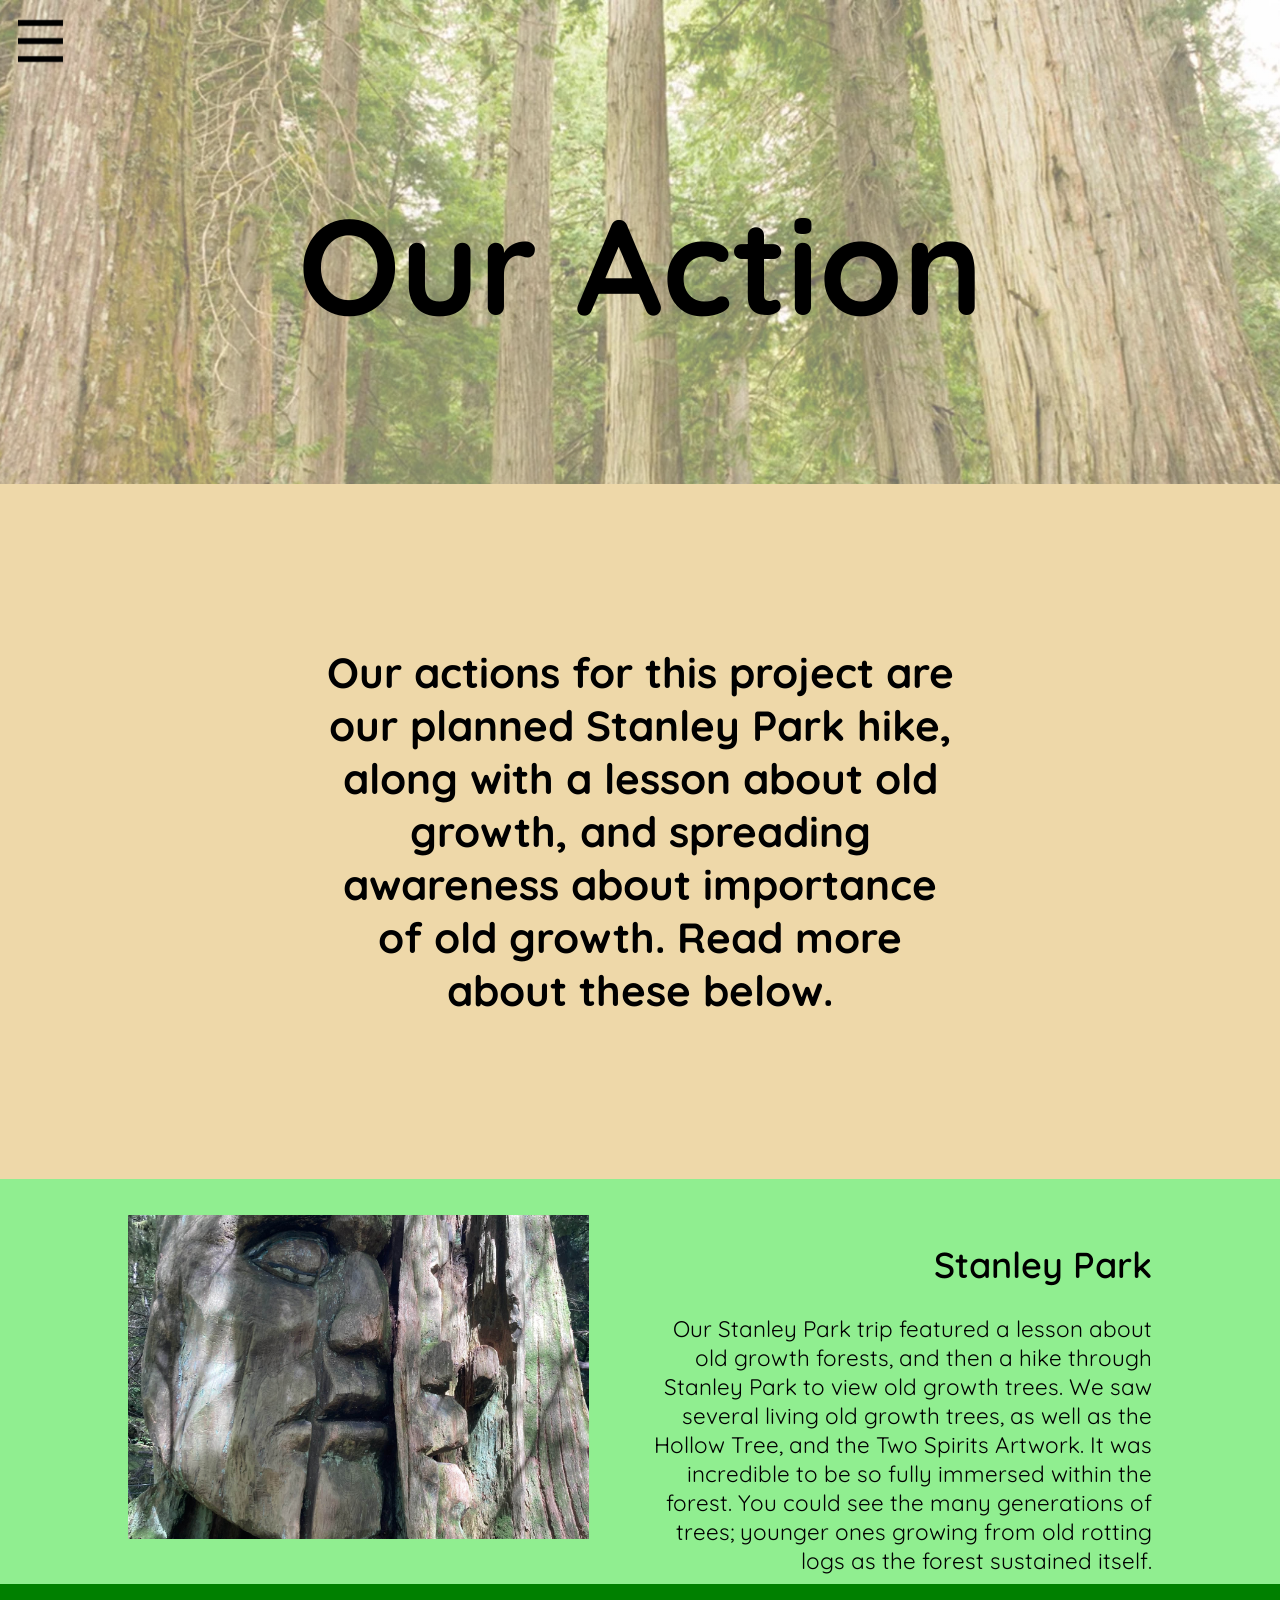
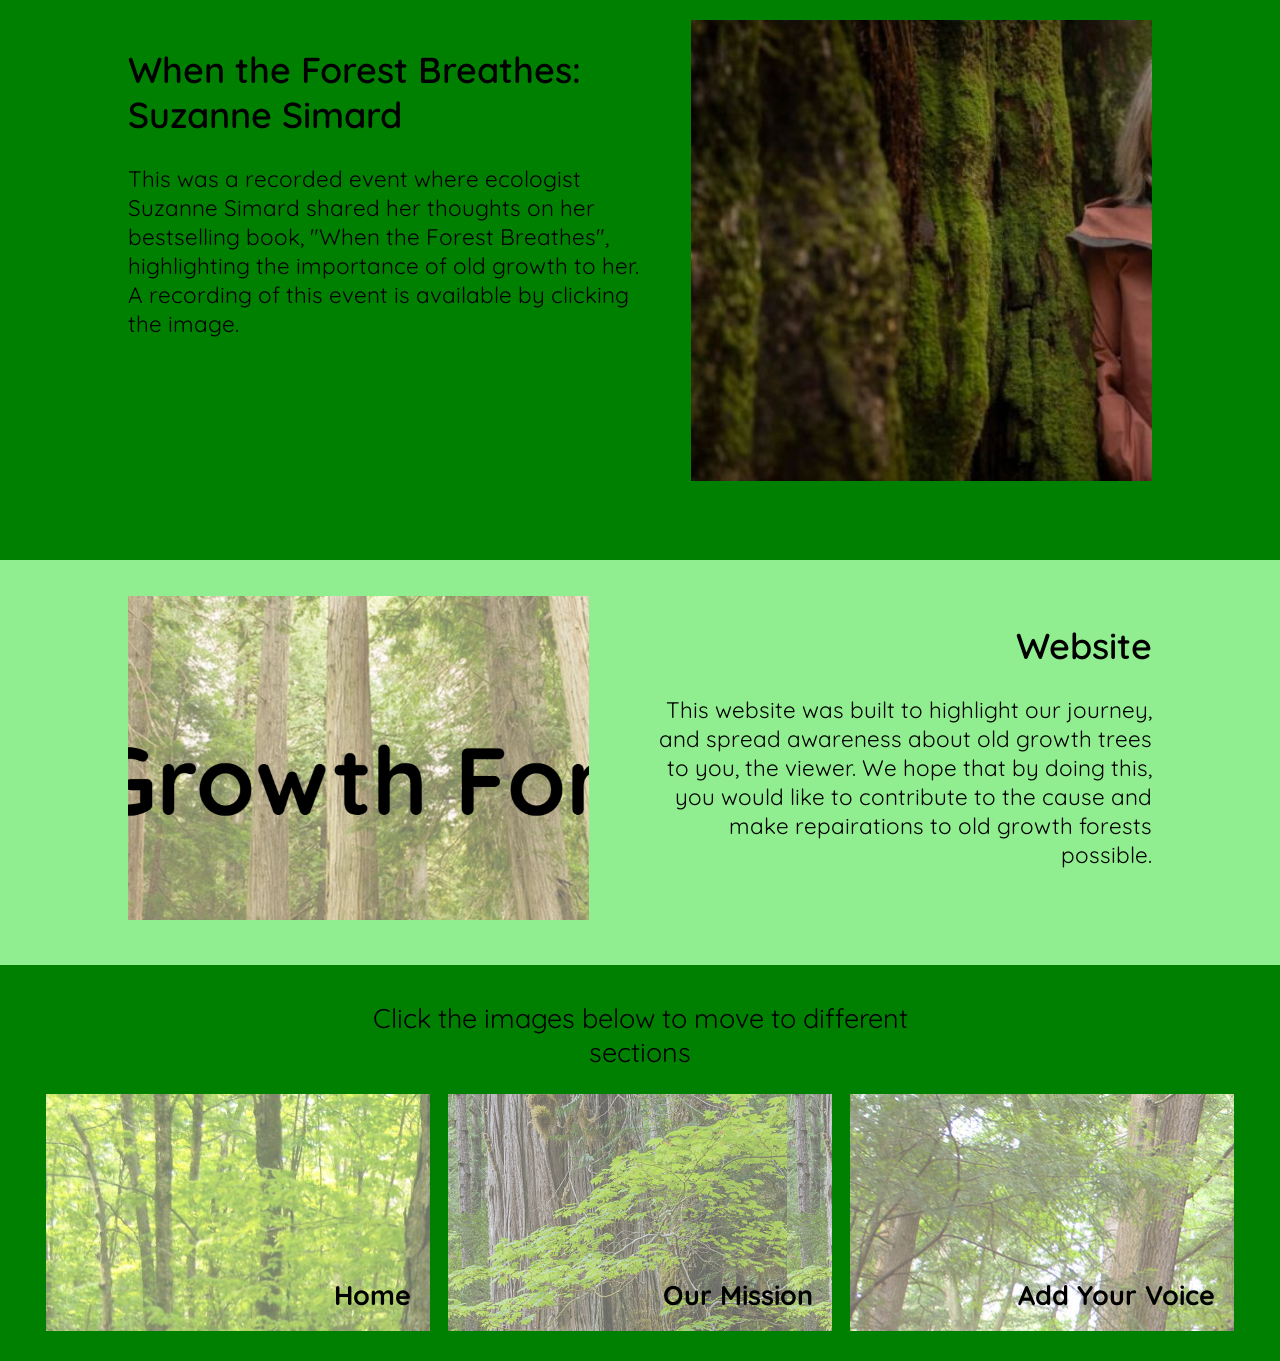
==== commit bf7ebd67: "Update action.html" ====
--- a/action.html
+++ b/action.html
@@ -30,7 +30,7 @@
 
     <div class="smallBreak"></div>
 
-    <div class="wrapper text">
+    <div class="wrapper subtextTitle">
         <h3>
             Our actions for this project are our planned Stanley Park hike, along with a lesson about old growth, and spreading awareness about importance of old growth. Read more about these below.
         </h3>
@@ -106,4 +106,4 @@
 
     <script src="oldgrowth.js"></script>
 </body>
-</html>+</html>
--- a/oldgrowth.css
+++ b/oldgrowth.css
@@ -34,7 +34,7 @@
 .largeLeftWrapper {
     z-index: 1;
     width: 80%;
-    height: min(60vh, 60vw);
+    height: max(60vh, 60vw);
     text-align: left;
     overflow: wrap;
     margin: 0 auto;
@@ -45,7 +45,7 @@
 .largeRightWrapper {
     z-index: 1;
     width: 80%;
-    height: min(60vh, 60vw);
+    height: max(60vh, 60vw);
     text-align: right;
     overflow: wrap;
     margin: 0 auto;
@@ -56,7 +56,7 @@
 .leftWrapper {
     z-index: 1;
     width: 80%;
-    height: min(45vh, 45vw);
+    height: max(45vh, 45vw);
     text-align: left;
     overflow: wrap;
     margin: 0 auto;
@@ -362,7 +362,7 @@
 }
 
 .ecosystem {
-    background-image: url(images/ecosystem.jpeg);
+    background-image: url(images/ecosystem.webp);
 }
 
 .climate {
@@ -429,4 +429,4 @@
 
 .dropdownitem:hover {
     text-decoration-color: rgba(255, 255, 255, 1);
-}+}
